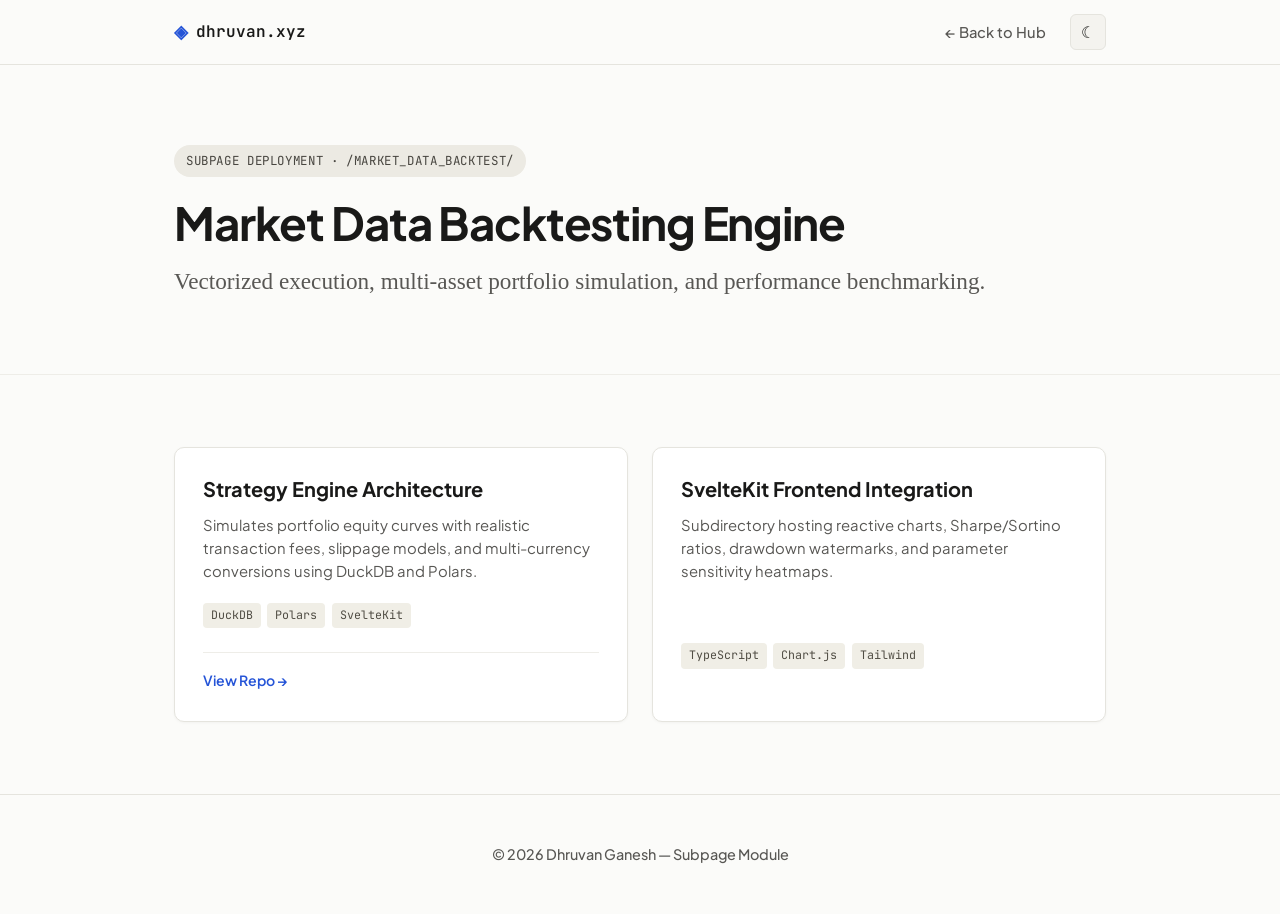
==== market_data_backtest/index.html @ 2a2260fe "feat: initial minimalist editorial portfolio and subpage hub" ====
<!DOCTYPE html>
<html lang="en">
<head>
  <meta charset="UTF-8">
  <meta name="viewport" content="width=device-width, initial-scale=1.0">
  <title>Market Data Backtest Demo — Subpage Showcase</title>
  <link rel="icon" href="data:image/svg+xml,<svg xmlns=%22http://www.w3.org/2000/svg%22 viewBox=%220 0 100 100%22><text y=%22.9em%22 font-size=%2290%22>📈</text></svg>">
  <link rel="preconnect" href="https://fonts.googleapis.com">
  <link rel="preconnect" href="https://fonts.gstatic.com" crossorigin>
  <link href="https://fonts.googleapis.com/css2?family=JetBrains+Mono:wght@400;500;600&family=Plus+Jakarta+Sans:wght@400;500;600;700&display=swap" rel="stylesheet">
  <link rel="stylesheet" href="../style.css">
</head>
<body class="light">
  <header class="site-header">
    <div class="container header-inner">
      <a href="/" class="brand-link">
        <span class="brand-symbol">◈</span>
        <span class="brand-text">dhruvan.xyz</span>
      </a>
      <nav class="nav-links">
        <a href="/" class="nav-item">&larr; Back to Hub</a>
        <button id="theme-toggle" class="theme-btn" aria-label="Toggle theme">
          <span class="theme-icon light-icon">☾</span>
          <span class="theme-icon dark-icon">☼</span>
        </button>
      </nav>
    </div>
  </header>

  <main class="main-content">
    <section class="hero-section">
      <div class="container">
        <div class="hero-badge">Subpage Deployment · /market_data_backtest/</div>
        <h1 class="hero-title">Market Data Backtesting Engine</h1>
        <p class="hero-tagline">
          Vectorized execution, multi-asset portfolio simulation, and performance benchmarking.
        </p>
      </div>
    </section>

    <section class="content-section">
      <div class="container">
        <div class="projects-grid">
          <div class="project-card">
            <h3 class="project-title">Strategy Engine Architecture</h3>
            <p class="project-description">
              Simulates portfolio equity curves with realistic transaction fees, slippage models, and multi-currency conversions using DuckDB and Polars.
            </p>
            <div class="card-meta">
              <span class="tech-chip">DuckDB</span>
              <span class="tech-chip">Polars</span>
              <span class="tech-chip">SvelteKit</span>
            </div>
            <div class="card-footer">
              <a href="https://github.com/navrudh/steady_alpha_lab" target="_blank" rel="noopener" class="action-link">View Repo &rarr;</a>
            </div>
          </div>

          <div class="project-card">
            <h3 class="project-title">SvelteKit Frontend Integration</h3>
            <p class="project-description">
              Subdirectory hosting reactive charts, Sharpe/Sortino ratios, drawdown watermarks, and parameter sensitivity heatmaps.
            </p>
            <div class="card-meta">
              <span class="tech-chip">TypeScript</span>
              <span class="tech-chip">Chart.js</span>
              <span class="tech-chip">Tailwind</span>
            </div>
          </div>
        </div>
      </div>
    </section>
  </main>

  <footer class="site-footer">
    <div class="container footer-inner">
      <p class="footer-copy">© 2026 Dhruvan Ganesh — Subpage Module</p>
    </div>
  </footer>

  <script src="../script.js"></script>
</body>
</html>
---- style.css ----
/* ==========================================================================
   Minimalist Editorial / Academic Tech Theme
   Dhruvan Ganesh — Personal Site
   ========================================================================== */

:root {
  --font-sans: 'Plus Jakarta Sans', -apple-system, BlinkMacSystemFont, "Segoe UI", Roboto, sans-serif;
  --font-serif: 'Newsreader', Georgia, Cambria, "Times New Roman", Times, serif;
  --font-mono: 'JetBrains Mono', Menlo, Monaco, Consolas, "Liberation Mono", monospace;

  /* Light Theme Palette (Warm editorial paper) */
  --bg-primary: #fbfbf9;
  --bg-secondary: #f4f3ef;
  --bg-card: #ffffff;
  --border-color: #e5e4de;
  --border-subtle: #eeede8;
  
  --text-primary: #191918;
  --text-secondary: #585754;
  --text-muted: #888680;
  
  --accent: #2554d7;
  --accent-soft: rgba(37, 84, 215, 0.08);
  --accent-hover: #193ea8;

  --badge-bg: #eceae3;
  --badge-text: #484640;

  --tag-bg: #f0eee6;
  --tag-text: #504d44;

  --shadow-sm: 0 1px 3px rgba(0, 0, 0, 0.04);
  --shadow-md: 0 4px 12px rgba(0, 0, 0, 0.05);
  --shadow-lg: 0 8px 24px rgba(0, 0, 0, 0.07);

  --radius-sm: 6px;
  --radius-md: 10px;
  --radius-lg: 14px;
}

body.dark {
  /* Dark Theme Palette (Obsidian / Deep Slate) */
  --bg-primary: #0f1115;
  --bg-secondary: #16181d;
  --bg-card: #1c1f26;
  --border-color: #2a2e38;
  --border-subtle: #20232b;
  
  --text-primary: #f0f2f5;
  --text-secondary: #a2a8b5;
  --text-muted: #6c7382;
  
  --accent: #5e8bff;
  --accent-soft: rgba(94, 139, 255, 0.12);
  --accent-hover: #82a5ff;

  --badge-bg: #222631;
  --badge-text: #bac0ce;

  --tag-bg: #222631;
  --tag-text: #a8b0c2;

  --shadow-sm: 0 1px 3px rgba(0, 0, 0, 0.3);
  --shadow-md: 0 4px 12px rgba(0, 0, 0, 0.35);
  --shadow-lg: 0 8px 24px rgba(0, 0, 0, 0.45);
}

/* Base Reset & Typography */
* {
  box-sizing: border-box;
  margin: 0;
  padding: 0;
}

html {
  font-size: 16px;
  scroll-behavior: smooth;
}

body {
  background-color: var(--bg-primary);
  color: var(--text-primary);
  font-family: var(--font-sans);
  line-height: 1.65;
  -webkit-font-smoothing: antialiased;
  -moz-osx-font-smoothing: grayscale;
  transition: background-color 0.25s ease, color 0.25s ease;
}

a {
  color: inherit;
  text-decoration: none;
  transition: color 0.15s ease;
}

.container {
  width: 100%;
  max-width: 980px;
  margin: 0 auto;
  padding: 0 1.5rem;
}

.narrow-container {
  max-width: 760px;
}

/* ==========================================================================
   Header & Navigation
   ========================================================================== */

.site-header {
  position: sticky;
  top: 0;
  z-index: 50;
  background: var(--bg-primary);
  border-bottom: 1px solid var(--border-color);
  backdrop-filter: blur(8px);
  transition: background-color 0.25s ease, border-color 0.25s ease;
}

.header-inner {
  display: flex;
  justify-content: space-between;
  align-items: center;
  height: 64px;
}

.brand-link {
  display: inline-flex;
  align-items: center;
  gap: 0.5rem;
  font-family: var(--font-mono);
  font-weight: 600;
  font-size: 1rem;
  color: var(--text-primary);
}

.brand-symbol {
  color: var(--accent);
  font-size: 1.1rem;
}

.nav-links {
  display: flex;
  align-items: center;
  gap: 1.5rem;
}

.nav-item {
  font-size: 0.92rem;
  font-weight: 500;
  color: var(--text-secondary);
}

.nav-item:hover {
  color: var(--accent);
}

.theme-btn {
  background: var(--bg-secondary);
  border: 1px solid var(--border-color);
  color: var(--text-primary);
  width: 36px;
  height: 36px;
  border-radius: var(--radius-sm);
  display: flex;
  align-items: center;
  justify-content: center;
  cursor: pointer;
  font-size: 1rem;
  transition: all 0.2s ease;
}

.theme-btn:hover {
  border-color: var(--accent);
  color: var(--accent);
}

body.light .dark-icon { display: none; }
body.light .light-icon { display: inline-block; }
body.dark .light-icon { display: none; }
body.dark .dark-icon { display: inline-block; }

/* ==========================================================================
   Hero Section
   ========================================================================== */

.hero-section {
  padding: 5rem 0 3.5rem 0;
  border-bottom: 1px solid var(--border-subtle);
}

.hero-badge {
  display: inline-block;
  font-family: var(--font-mono);
  font-size: 0.78rem;
  text-transform: uppercase;
  letter-spacing: 0.05em;
  padding: 0.35rem 0.75rem;
  border-radius: 999px;
  background: var(--badge-bg);
  color: var(--badge-text);
  margin-bottom: 1.25rem;
}

.hero-title {
  font-size: 2.85rem;
  font-weight: 700;
  line-height: 1.15;
  letter-spacing: -0.025em;
  margin-bottom: 1rem;
  color: var(--text-primary);
}

.hero-tagline {
  font-family: var(--font-serif);
  font-size: 1.45rem;
  line-height: 1.4;
  color: var(--text-secondary);
  margin-bottom: 1.25rem;
}

.hero-bio {
  font-size: 1.05rem;
  color: var(--text-secondary);
  max-width: 720px;
  line-height: 1.65;
  margin-bottom: 1.75rem;
}

.hero-socials {
  display: flex;
  flex-wrap: wrap;
  gap: 0.75rem;
}

.badge-link {
  display: inline-flex;
  align-items: center;
  gap: 0.45rem;
  font-size: 0.88rem;
  font-weight: 500;
  color: var(--text-secondary);
  background: var(--bg-secondary);
  padding: 0.4rem 0.85rem;
  border-radius: var(--radius-sm);
  border: 1px solid var(--border-color);
  transition: all 0.2s ease;
}

.badge-link:hover {
  color: var(--accent);
  border-color: var(--accent);
  background: var(--accent-soft);
}

/* ==========================================================================
   Content Sections
   ========================================================================== */

.content-section {
  padding: 4.5rem 0;
}

.alternate-bg {
  background: var(--bg-secondary);
  border-top: 1px solid var(--border-subtle);
  border-bottom: 1px solid var(--border-subtle);
}

.section-header {
  margin-bottom: 2.5rem;
}

.section-badge {
  font-family: var(--font-mono);
  font-size: 0.75rem;
  text-transform: uppercase;
  letter-spacing: 0.08em;
  color: var(--accent);
  font-weight: 600;
  margin-bottom: 0.5rem;
}

.section-title {
  font-size: 1.85rem;
  font-weight: 700;
  letter-spacing: -0.02em;
  color: var(--text-primary);
  margin-bottom: 0.5rem;
}

.section-desc {
  font-size: 1rem;
  color: var(--text-secondary);
  max-width: 640px;
}

/* ==========================================================================
   Projects Grid
   ========================================================================== */

.projects-grid {
  display: grid;
  grid-template-columns: repeat(auto-fit, minmax(360px, 1fr));
  gap: 1.5rem;
}

.project-card {
  background: var(--bg-card);
  border: 1px solid var(--border-color);
  border-radius: var(--radius-md);
  padding: 1.75rem;
  display: flex;
  flex-direction: column;
  box-shadow: var(--shadow-sm);
  transition: transform 0.2s ease, box-shadow 0.2s ease, border-color 0.2s ease;
}

.project-card:hover {
  transform: translateY(-2px);
  box-shadow: var(--shadow-md);
  border-color: var(--accent);
}

.card-header {
  display: flex;
  justify-content: space-between;
  align-items: center;
  margin-bottom: 0.85rem;
}

.project-tag {
  font-family: var(--font-mono);
  font-size: 0.75rem;
  font-weight: 600;
  color: var(--accent);
  text-transform: uppercase;
}

.status-pill {
  font-family: var(--font-mono);
  font-size: 0.7rem;
  padding: 0.2rem 0.5rem;
  border-radius: 999px;
  background: var(--badge-bg);
  color: var(--badge-text);
}

.status-pill.active {
  background: var(--accent-soft);
  color: var(--accent);
  font-weight: 600;
}

.project-title {
  font-size: 1.25rem;
  font-weight: 700;
  margin-bottom: 0.75rem;
  line-height: 1.3;
}

.card-link-title:hover {
  color: var(--accent);
}

.project-description {
  font-size: 0.93rem;
  color: var(--text-secondary);
  line-height: 1.55;
  margin-bottom: 1.25rem;
  flex-grow: 1;
}

.card-meta {
  display: flex;
  flex-wrap: wrap;
  gap: 0.4rem;
  margin-bottom: 1.5rem;
}

.tech-chip {
  font-family: var(--font-mono);
  font-size: 0.73rem;
  background: var(--tag-bg);
  color: var(--tag-text);
  padding: 0.2rem 0.5rem;
  border-radius: 4px;
}

.card-footer {
  display: flex;
  align-items: center;
  gap: 1rem;
  padding-top: 1rem;
  border-top: 1px solid var(--border-subtle);
}

.action-link {
  font-size: 0.88rem;
  font-weight: 600;
  color: var(--accent);
}

.action-link:hover {
  text-decoration: underline;
}

.code-link {
  font-size: 0.85rem;
  font-family: var(--font-mono);
  color: var(--text-muted);
}

.code-link:hover {
  color: var(--text-primary);
}

/* ==========================================================================
   Writing & Field Notes (Row-based Editorial Style)
   ========================================================================== */

.notes-list {
  display: flex;
  flex-direction: column;
  gap: 1.5rem;
}

.note-row {
  display: grid;
  grid-template-columns: 100px 1fr;
  gap: 1.5rem;
  padding: 1.5rem;
  background: var(--bg-card);
  border: 1px solid var(--border-color);
  border-radius: var(--radius-md);
  transition: border-color 0.2s ease, transform 0.2s ease;
}

.note-row:hover {
  border-color: var(--accent);
  transform: translateX(4px);
}

.note-date {
  font-family: var(--font-mono);
  font-size: 0.85rem;
  color: var(--text-muted);
  padding-top: 0.25rem;
}

.note-title {
  font-size: 1.15rem;
  font-weight: 600;
  margin-bottom: 0.5rem;
  line-height: 1.35;
}

.note-title a:hover {
  color: var(--accent);
}

.note-snippet {
  font-size: 0.92rem;
  color: var(--text-secondary);
  line-height: 1.55;
  margin-bottom: 0.65rem;
}

.note-tags {
  font-family: var(--font-mono);
  font-size: 0.75rem;
  color: var(--text-muted);
}

/* ==========================================================================
   Bookshelf Grid
   ========================================================================== */

.bookshelf-grid {
  display: grid;
  grid-template-columns: repeat(auto-fit, minmax(280px, 1fr));
  gap: 1.5rem;
}

.book-card {
  background: var(--bg-card);
  border: 1px solid var(--border-color);
  border-radius: var(--radius-md);
  padding: 1.5rem;
}

.book-category {
  font-family: var(--font-mono);
  font-size: 0.72rem;
  text-transform: uppercase;
  color: var(--accent);
  font-weight: 600;
  margin-bottom: 0.5rem;
}

.book-title {
  font-family: var(--font-serif);
  font-size: 1.25rem;
  font-weight: 600;
  margin-bottom: 0.25rem;
  color: var(--text-primary);
}

.book-author {
  font-size: 0.88rem;
  font-style: italic;
  color: var(--text-muted);
  margin-bottom: 0.75rem;
}

.book-commentary {
  font-size: 0.9rem;
  color: var(--text-secondary);
  line-height: 1.5;
}

/* ==========================================================================
   About Section & Prose
   ========================================================================== */

.prose-content p {
  font-size: 1.05rem;
  color: var(--text-secondary);
  margin-bottom: 1.25rem;
  line-height: 1.7;
}

.prose-content strong {
  color: var(--text-primary);
}

.contact-links {
  display: flex;
  flex-wrap: wrap;
  gap: 1rem;
  margin-top: 2rem;
}

.action-btn {
  display: inline-flex;
  align-items: center;
  padding: 0.65rem 1.25rem;
  border-radius: var(--radius-sm);
  font-size: 0.92rem;
  font-weight: 600;
  transition: all 0.2s ease;
}

.action-btn.primary {
  background: var(--text-primary);
  color: var(--bg-primary);
}

.action-btn.primary:hover {
  background: var(--accent);
  color: #ffffff;
}

.action-btn.secondary {
  background: var(--bg-card);
  border: 1px solid var(--border-color);
  color: var(--text-primary);
}

.action-btn.secondary:hover {
  border-color: var(--accent);
  color: var(--accent);
}

/* ==========================================================================
   Footer
   ========================================================================== */

.site-footer {
  padding: 3rem 0;
  border-top: 1px solid var(--border-color);
  background: var(--bg-primary);
}

.footer-inner {
  display: flex;
  flex-direction: column;
  align-items: center;
  gap: 0.4rem;
  text-align: center;
}

.footer-copy {
  font-size: 0.9rem;
  color: var(--text-secondary);
  font-weight: 500;
}

.footer-subtext {
  font-family: var(--font-mono);
  font-size: 0.75rem;
  color: var(--text-muted);
}

/* ==========================================================================
   Responsive
   ========================================================================== */

@media (max-width: 768px) {
  .hero-title {
    font-size: 2.2rem;
  }

  .hero-tagline {
    font-size: 1.25rem;
  }

  .projects-grid {
    grid-template-columns: 1fr;
  }

  .note-row {
    grid-template-columns: 1fr;
    gap: 0.5rem;
  }

  .header-inner {
    padding: 0 1rem;
  }

  .nav-links {
    gap: 1rem;
  }
}
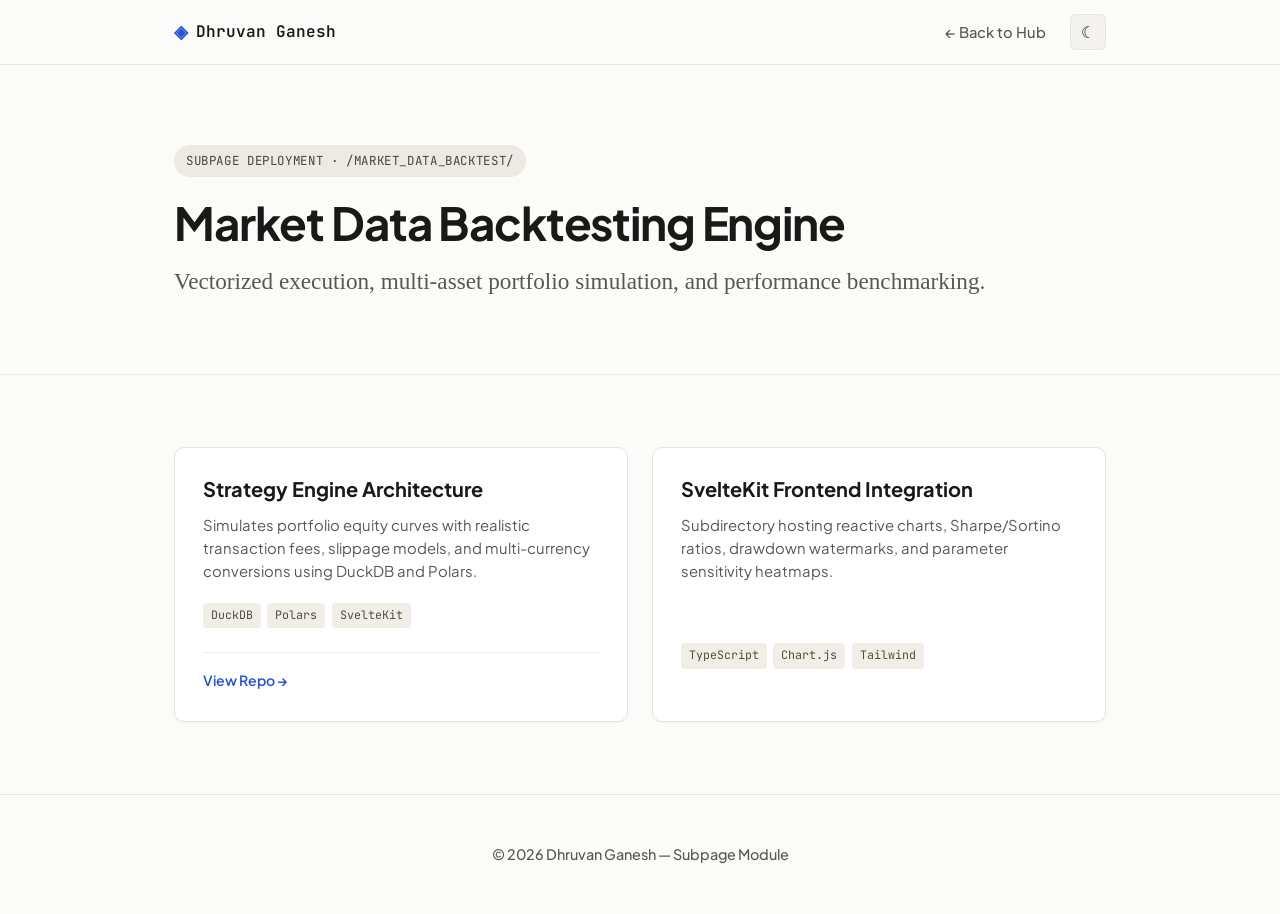
==== commit 915214c4: "feat: add research article on SLA absorption, clean header branding to Dhruvan Ganesh" ====
--- a/market_data_backtest/index.html
+++ b/market_data_backtest/index.html
@@ -15,7 +15,7 @@
     <div class="container header-inner">
       <a href="/" class="brand-link">
         <span class="brand-symbol">◈</span>
-        <span class="brand-text">dhruvan.xyz</span>
+        <span class="brand-text">Dhruvan Ganesh</span>
       </a>
       <nav class="nav-links">
         <a href="/" class="nav-item">&larr; Back to Hub</a>
--- a/style.css
+++ b/style.css
@@ -633,3 +633,305 @@
     gap: 1rem;
   }
 }
+
+/* ==========================================================================
+   Article & Long-form Editorial Styles
+   ========================================================================== */
+
+.article-container {
+  max-width: 780px;
+  margin: 0 auto;
+  padding: 4rem 1.5rem 6rem;
+}
+
+.article-meta-header {
+  margin-bottom: 3.5rem;
+  border-bottom: 1px solid var(--border-color);
+  padding-bottom: 2rem;
+}
+
+.article-status-banner {
+  display: inline-flex;
+  align-items: center;
+  gap: 0.6rem;
+  background: var(--bg-secondary);
+  border: 1px solid var(--border-color);
+  border-radius: 999px;
+  padding: 0.4rem 1rem;
+  font-size: 0.82rem;
+  color: var(--text-secondary);
+}
+
+.pulse-indicator {
+  width: 8px;
+  height: 8px;
+  background-color: #eab308;
+  border-radius: 50%;
+  box-shadow: 0 0 0 0 rgba(234, 179, 8, 0.7);
+  animation: pulse 2s infinite;
+}
+
+@keyframes pulse {
+  0% { transform: scale(0.95); box-shadow: 0 0 0 0 rgba(234, 179, 8, 0.7); }
+  70% { transform: scale(1); box-shadow: 0 0 0 6px rgba(234, 179, 8, 0); }
+  100% { transform: scale(0.95); box-shadow: 0 0 0 0 rgba(234, 179, 8, 0); }
+}
+
+.article-headline {
+  font-size: 2.6rem;
+  font-weight: 700;
+  line-height: 1.22;
+  letter-spacing: -0.025em;
+  color: var(--text-primary);
+  margin: 1.2rem 0 1.25rem;
+}
+
+.article-deck {
+  font-family: var(--font-serif);
+  font-size: 1.32rem;
+  line-height: 1.55;
+  color: var(--text-secondary);
+  margin-bottom: 1.75rem;
+}
+
+.article-byline {
+  display: flex;
+  flex-wrap: wrap;
+  gap: 1.5rem;
+  font-family: var(--font-mono);
+  font-size: 0.82rem;
+  color: var(--text-muted);
+}
+
+.article-body h2 {
+  font-size: 1.75rem;
+  font-weight: 700;
+  letter-spacing: -0.015em;
+  margin: 3rem 0 1.25rem;
+  padding-bottom: 0.5rem;
+  border-bottom: 1px solid var(--border-subtle);
+  color: var(--text-primary);
+}
+
+.article-body h3 {
+  font-size: 1.3rem;
+  font-weight: 600;
+  margin: 2.25rem 0 0.85rem;
+  color: var(--text-primary);
+}
+
+.article-body p {
+  font-size: 1.08rem;
+  line-height: 1.8;
+  color: var(--text-secondary);
+  margin-bottom: 1.5rem;
+}
+
+.article-body blockquote {
+  font-family: var(--font-serif);
+  font-size: 1.25rem;
+  line-height: 1.6;
+  font-style: italic;
+  border-left: 3px solid var(--accent);
+  padding: 0.5rem 0 0.5rem 1.5rem;
+  margin: 2rem 0;
+  color: var(--text-primary);
+  background: var(--accent-soft);
+  border-radius: 0 var(--radius-sm) var(--radius-sm) 0;
+}
+
+.article-body ul, .article-body ol {
+  margin: 1rem 0 1.75rem 1.75rem;
+  color: var(--text-secondary);
+  font-size: 1.05rem;
+  line-height: 1.75;
+}
+
+.article-body li {
+  margin-bottom: 0.5rem;
+}
+
+.article-body code {
+  font-family: var(--font-mono);
+  font-size: 0.88em;
+  background: var(--tag-bg);
+  color: var(--text-primary);
+  padding: 0.15rem 0.4rem;
+  border-radius: 4px;
+}
+
+/* Callout Box */
+.callout {
+  padding: 1.5rem;
+  border-radius: var(--radius-md);
+  margin: 2rem 0;
+  border-left: 4px solid;
+}
+
+.callout-title {
+  font-family: var(--font-mono);
+  font-size: 0.85rem;
+  font-weight: 600;
+  text-transform: uppercase;
+  letter-spacing: 0.05em;
+  margin-bottom: 0.5rem;
+}
+
+.callout-note {
+  background: var(--bg-secondary);
+  border-left-color: var(--accent);
+}
+.callout-note .callout-title { color: var(--accent); }
+
+.callout-warning {
+  background: rgba(234, 179, 8, 0.08);
+  border-left-color: #eab308;
+}
+.callout-warning .callout-title { color: #ca8a04; }
+
+/* Math Block */
+.math-block {
+  font-family: var(--font-mono);
+  font-size: 1.15rem;
+  background: var(--bg-secondary);
+  border: 1px solid var(--border-color);
+  padding: 1.25rem;
+  border-radius: var(--radius-md);
+  text-align: center;
+  margin: 2rem 0;
+  color: var(--text-primary);
+}
+
+/* Architecture SVG */
+.article-figure {
+  margin: 3rem 0;
+  background: var(--bg-card);
+  border: 1px solid var(--border-color);
+  border-radius: var(--radius-md);
+  padding: 1.5rem 1rem;
+  box-shadow: var(--shadow-sm);
+}
+
+.architecture-svg {
+  width: 100%;
+  height: auto;
+  display: block;
+}
+
+.svg-node {
+  stroke-width: 1.5;
+  transition: all 0.2s ease;
+}
+
+.svg-node-upstream {
+  fill: var(--bg-secondary);
+  stroke: var(--accent);
+}
+
+.svg-node-orch {
+  fill: var(--accent-soft);
+  stroke: var(--accent);
+}
+
+.svg-node-down {
+  fill: var(--bg-secondary);
+  stroke: var(--border-color);
+}
+
+.svg-title {
+  font-family: var(--font-sans);
+  font-size: 15px;
+  font-weight: 600;
+  fill: var(--text-primary);
+}
+
+.svg-title-bold {
+  font-family: var(--font-sans);
+  font-size: 16px;
+  font-weight: 700;
+  fill: var(--accent);
+}
+
+.svg-title-sm {
+  font-family: var(--font-sans);
+  font-size: 13px;
+  font-weight: 600;
+  fill: var(--text-primary);
+}
+
+.svg-sub {
+  font-family: var(--font-mono);
+  font-size: 11px;
+  fill: var(--text-secondary);
+}
+
+.svg-sub-red {
+  font-family: var(--font-mono);
+  font-size: 11px;
+  fill: #dc2626;
+  font-weight: 600;
+}
+
+.svg-sub-sub {
+  font-family: var(--font-mono);
+  font-size: 10px;
+  fill: var(--text-muted);
+}
+
+.svg-accent {
+  font-family: var(--font-mono);
+  font-size: 11px;
+  fill: var(--text-secondary);
+  font-weight: 500;
+}
+
+.svg-caption {
+  font-family: var(--font-sans);
+  font-size: 12px;
+  font-style: italic;
+  fill: var(--text-muted);
+}
+
+.svg-line {
+  stroke: var(--accent);
+  stroke-width: 2;
+}
+
+.svg-line-dash {
+  stroke: var(--text-muted);
+  stroke-width: 1.5;
+  stroke-dasharray: 4 4;
+}
+
+/* Comparison Table */
+.comparison-table-wrapper {
+  overflow-x: auto;
+  margin: 2.5rem 0;
+}
+
+.editorial-table {
+  width: 100%;
+  border-collapse: collapse;
+  font-size: 0.95rem;
+  text-align: left;
+}
+
+.editorial-table th, .editorial-table td {
+  padding: 1rem;
+  border-bottom: 1px solid var(--border-color);
+}
+
+.editorial-table th {
+  background: var(--bg-secondary);
+  font-family: var(--font-mono);
+  font-size: 0.8rem;
+  text-transform: uppercase;
+  letter-spacing: 0.05em;
+  color: var(--text-primary);
+}
+
+.editorial-table td {
+  color: var(--text-secondary);
+  line-height: 1.6;
+}
+
